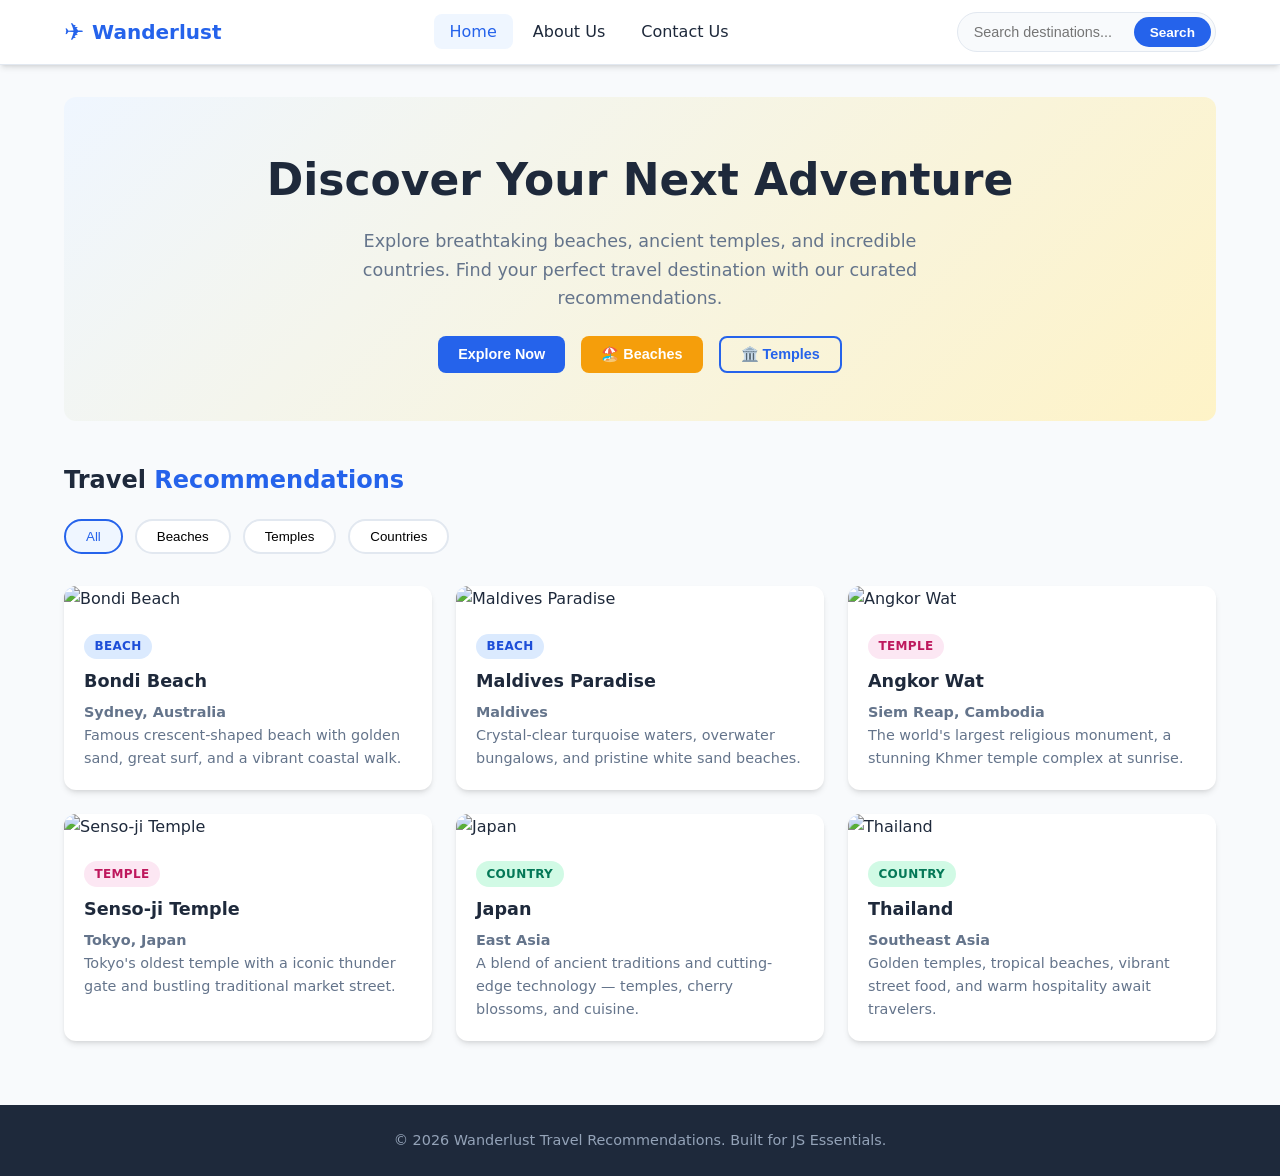
==== index.html @ bab7627c "Add travel recommendation web application Complete Wanderlust site with Home, About, Contact pages, " ====
<!DOCTYPE html>
<html lang="en">
  <head>
    <meta charset="UTF-8" />
    <meta name="viewport" content="width=device-width, initial-scale=1.0" />
    <title>Wanderlust — Travel Recommendations</title>
    <link rel="stylesheet" href="css/styles.css" />
  </head>
  <body>
    <nav class="navbar">
      <div class="nav-container">
        <a href="index.html" class="logo">
          <span class="logo-icon">✈️</span>
          Wanderlust
        </a>

        <ul class="nav-menu">
          <li><a href="index.html">Home</a></li>
          <li><a href="about.html">About Us</a></li>
          <li><a href="contact.html">Contact Us</a></li>
        </ul>

        <div class="nav-actions">
          <div class="search-box">
            <input
              type="text"
              id="search-input"
              placeholder="Search destinations..."
              aria-label="Search destinations"
            />
            <button class="btn btn-primary btn-search" id="search-btn">
              Search
            </button>
          </div>
        </div>
      </div>
    </nav>

    <main>
      <section class="hero">
        <h1>Discover Your Next Adventure</h1>
        <p>
          Explore breathtaking beaches, ancient temples, and incredible
          countries. Find your perfect travel destination with our curated
          recommendations.
        </p>
        <div class="hero-buttons">
          <button class="btn btn-primary" id="explore-btn">Explore Now</button>
          <button class="btn btn-accent" id="beach-btn">🏖️ Beaches</button>
          <button class="btn btn-outline" id="temple-btn">🏛️ Temples</button>
        </div>
      </section>

      <section id="recommendations">
        <h2 class="section-title">Travel <span>Recommendations</span></h2>

        <div class="category-filters">
          <button class="filter-btn active" data-category="all">All</button>
          <button class="filter-btn" data-category="beach">Beaches</button>
          <button class="filter-btn" data-category="temple">Temples</button>
          <button class="filter-btn" data-category="country">Countries</button>
        </div>

        <div class="results-grid" id="results"></div>
      </section>
    </main>

    <footer>
      <p>&copy; 2026 Wanderlust Travel Recommendations. Built for JS Essentials.</p>
    </footer>

    <script src="js/data.js"></script>
    <script src="js/main.js"></script>
  </body>
</html>
---- css/styles.css ----
*,
*::before,
*::after {
  box-sizing: border-box;
  margin: 0;
  padding: 0;
}

:root {
  --primary: #2563eb;
  --primary-dark: #1d4ed8;
  --accent: #f59e0b;
  --bg: #f8fafc;
  --surface: #ffffff;
  --text: #1e293b;
  --text-muted: #64748b;
  --border: #e2e8f0;
  --shadow: 0 4px 6px -1px rgb(0 0 0 / 0.1), 0 2px 4px -2px rgb(0 0 0 / 0.1);
  --radius: 12px;
}

body {
  font-family: "Segoe UI", system-ui, -apple-system, sans-serif;
  background: var(--bg);
  color: var(--text);
  line-height: 1.6;
  min-height: 100vh;
  display: flex;
  flex-direction: column;
}

/* Navigation */
.navbar {
  background: var(--surface);
  border-bottom: 1px solid var(--border);
  box-shadow: var(--shadow);
  position: sticky;
  top: 0;
  z-index: 100;
}

.nav-container {
  max-width: 1200px;
  margin: 0 auto;
  padding: 0 1.5rem;
  display: flex;
  align-items: center;
  justify-content: space-between;
  gap: 1rem;
  min-height: 64px;
  flex-wrap: wrap;
}

.logo {
  display: flex;
  align-items: center;
  gap: 0.5rem;
  text-decoration: none;
  color: var(--primary);
  font-weight: 700;
  font-size: 1.25rem;
}

.logo-icon {
  font-size: 1.5rem;
}

.nav-menu {
  display: flex;
  list-style: none;
  gap: 0.25rem;
}

.nav-menu a {
  text-decoration: none;
  color: var(--text);
  padding: 0.5rem 1rem;
  border-radius: 8px;
  font-weight: 500;
  transition: background 0.2s, color 0.2s;
}

.nav-menu a:hover,
.nav-menu a.active {
  background: #eff6ff;
  color: var(--primary);
}

.nav-actions {
  display: flex;
  align-items: center;
  gap: 0.75rem;
  flex-wrap: wrap;
}

.search-box {
  display: flex;
  align-items: center;
  background: var(--bg);
  border: 1px solid var(--border);
  border-radius: 999px;
  padding: 0.25rem 0.25rem 0.25rem 1rem;
  transition: border-color 0.2s, box-shadow 0.2s;
}

.search-box:focus-within {
  border-color: var(--primary);
  box-shadow: 0 0 0 3px rgb(37 99 235 / 0.15);
}

.search-box input {
  border: none;
  background: transparent;
  outline: none;
  font-size: 0.9rem;
  width: 160px;
  padding: 0.4rem 0;
}

.btn {
  display: inline-flex;
  align-items: center;
  justify-content: center;
  gap: 0.4rem;
  padding: 0.5rem 1.25rem;
  border: none;
  border-radius: 8px;
  font-size: 0.9rem;
  font-weight: 600;
  cursor: pointer;
  transition: background 0.2s, transform 0.15s, box-shadow 0.2s;
  text-decoration: none;
}

.btn:active {
  transform: scale(0.97);
}

.btn-primary {
  background: var(--primary);
  color: white;
}

.btn-primary:hover {
  background: var(--primary-dark);
}

.btn-accent {
  background: var(--accent);
  color: white;
}

.btn-accent:hover {
  background: #d97706;
}

.btn-outline {
  background: transparent;
  color: var(--primary);
  border: 2px solid var(--primary);
}

.btn-outline:hover {
  background: #eff6ff;
}

.btn-search {
  border-radius: 999px;
  padding: 0.45rem 1rem;
  font-size: 0.85rem;
}

/* Main content */
main {
  flex: 1;
  max-width: 1200px;
  margin: 0 auto;
  padding: 2rem 1.5rem;
  width: 100%;
}

.hero {
  text-align: center;
  padding: 3rem 1rem;
  background: linear-gradient(135deg, #eff6ff 0%, #fef3c7 100%);
  border-radius: var(--radius);
  margin-bottom: 2.5rem;
}

.hero h1 {
  font-size: clamp(1.75rem, 4vw, 2.75rem);
  margin-bottom: 0.75rem;
  color: var(--text);
}

.hero p {
  color: var(--text-muted);
  font-size: 1.1rem;
  max-width: 600px;
  margin: 0 auto 1.5rem;
}

.hero-buttons {
  display: flex;
  gap: 1rem;
  justify-content: center;
  flex-wrap: wrap;
}

.section-title {
  font-size: 1.5rem;
  margin-bottom: 1.25rem;
  color: var(--text);
}

.section-title span {
  color: var(--primary);
}

/* Category quick filters */
.category-filters {
  display: flex;
  gap: 0.75rem;
  flex-wrap: wrap;
  margin-bottom: 2rem;
}

.filter-btn {
  padding: 0.5rem 1.25rem;
  border: 2px solid var(--border);
  background: var(--surface);
  border-radius: 999px;
  cursor: pointer;
  font-weight: 500;
  transition: all 0.2s;
}

.filter-btn:hover,
.filter-btn.active {
  border-color: var(--primary);
  background: #eff6ff;
  color: var(--primary);
}

/* Results grid */
.results-grid {
  display: grid;
  grid-template-columns: repeat(auto-fill, minmax(280px, 1fr));
  gap: 1.5rem;
  margin-bottom: 2rem;
}

.card {
  background: var(--surface);
  border-radius: var(--radius);
  overflow: hidden;
  box-shadow: var(--shadow);
  transition: transform 0.2s, box-shadow 0.2s;
}

.card:hover {
  transform: translateY(-4px);
  box-shadow: 0 10px 25px -5px rgb(0 0 0 / 0.12);
}

.card-image {
  width: 100%;
  height: 180px;
  object-fit: cover;
}

.card-body {
  padding: 1.25rem;
}

.card-badge {
  display: inline-block;
  padding: 0.2rem 0.65rem;
  border-radius: 999px;
  font-size: 0.75rem;
  font-weight: 600;
  text-transform: uppercase;
  letter-spacing: 0.03em;
  margin-bottom: 0.5rem;
}

.badge-beach {
  background: #dbeafe;
  color: #1d4ed8;
}

.badge-temple {
  background: #fce7f3;
  color: #be185d;
}

.badge-country {
  background: #d1fae5;
  color: #047857;
}

.card h3 {
  font-size: 1.1rem;
  margin-bottom: 0.35rem;
}

.card p {
  color: var(--text-muted);
  font-size: 0.9rem;
}

.no-results {
  text-align: center;
  padding: 3rem;
  color: var(--text-muted);
  grid-column: 1 / -1;
}

.no-results-icon {
  font-size: 3rem;
  margin-bottom: 0.5rem;
}

/* About page */
.about-hero {
  text-align: center;
  margin-bottom: 2.5rem;
}

.about-hero h1 {
  font-size: 2rem;
  margin-bottom: 0.5rem;
}

.about-grid {
  display: grid;
  grid-template-columns: repeat(auto-fit, minmax(260px, 1fr));
  gap: 1.5rem;
  margin-bottom: 2.5rem;
}

.about-card {
  background: var(--surface);
  padding: 1.75rem;
  border-radius: var(--radius);
  box-shadow: var(--shadow);
  text-align: center;
}

.about-card .icon {
  font-size: 2.5rem;
  margin-bottom: 0.75rem;
}

.about-card h3 {
  margin-bottom: 0.5rem;
}

.about-card p {
  color: var(--text-muted);
  font-size: 0.95rem;
}

.team-section h2 {
  margin-bottom: 1.5rem;
  text-align: center;
}

.team-grid {
  display: grid;
  grid-template-columns: repeat(auto-fit, minmax(220px, 1fr));
  gap: 1.5rem;
}

.team-member {
  background: var(--surface);
  border-radius: var(--radius);
  padding: 1.5rem;
  text-align: center;
  box-shadow: var(--shadow);
}

.team-avatar {
  width: 80px;
  height: 80px;
  border-radius: 50%;
  background: linear-gradient(135deg, var(--primary), var(--accent));
  color: white;
  display: flex;
  align-items: center;
  justify-content: center;
  font-size: 1.75rem;
  font-weight: 700;
  margin: 0 auto 1rem;
}

.team-member h3 {
  margin-bottom: 0.25rem;
}

.team-member .role {
  color: var(--primary);
  font-size: 0.85rem;
  font-weight: 600;
  margin-bottom: 0.5rem;
}

.team-member p {
  color: var(--text-muted);
  font-size: 0.9rem;
}

/* Contact page */
.contact-container {
  display: grid;
  grid-template-columns: 1fr 1fr;
  gap: 2rem;
  align-items: start;
}

@media (max-width: 768px) {
  .contact-container {
    grid-template-columns: 1fr;
  }
}

.contact-info {
  background: linear-gradient(135deg, var(--primary), #7c3aed);
  color: white;
  padding: 2rem;
  border-radius: var(--radius);
}

.contact-info h2 {
  margin-bottom: 1rem;
}

.contact-info p {
  opacity: 0.9;
  margin-bottom: 1.5rem;
}

.contact-detail {
  display: flex;
  align-items: center;
  gap: 0.75rem;
  margin-bottom: 1rem;
}

.contact-form {
  background: var(--surface);
  padding: 2rem;
  border-radius: var(--radius);
  box-shadow: var(--shadow);
}

.contact-form h2 {
  margin-bottom: 1.5rem;
}

.form-group {
  margin-bottom: 1.25rem;
}

.form-group label {
  display: block;
  font-weight: 600;
  margin-bottom: 0.4rem;
  font-size: 0.9rem;
}

.form-group input,
.form-group textarea,
.form-group select {
  width: 100%;
  padding: 0.65rem 0.85rem;
  border: 1px solid var(--border);
  border-radius: 8px;
  font-size: 0.95rem;
  font-family: inherit;
  transition: border-color 0.2s, box-shadow 0.2s;
}

.form-group input:focus,
.form-group textarea:focus,
.form-group select:focus {
  outline: none;
  border-color: var(--primary);
  box-shadow: 0 0 0 3px rgb(37 99 235 / 0.15);
}

.form-group textarea {
  resize: vertical;
  min-height: 120px;
}

.form-success {
  display: none;
  background: #d1fae5;
  color: #047857;
  padding: 1rem;
  border-radius: 8px;
  margin-top: 1rem;
  text-align: center;
  font-weight: 500;
}

.form-success.show {
  display: block;
}

/* Footer */
footer {
  background: var(--text);
  color: #94a3b8;
  text-align: center;
  padding: 1.5rem;
  margin-top: auto;
  font-size: 0.9rem;
}

footer a {
  color: #60a5fa;
  text-decoration: none;
}

footer a:hover {
  text-decoration: underline;
}
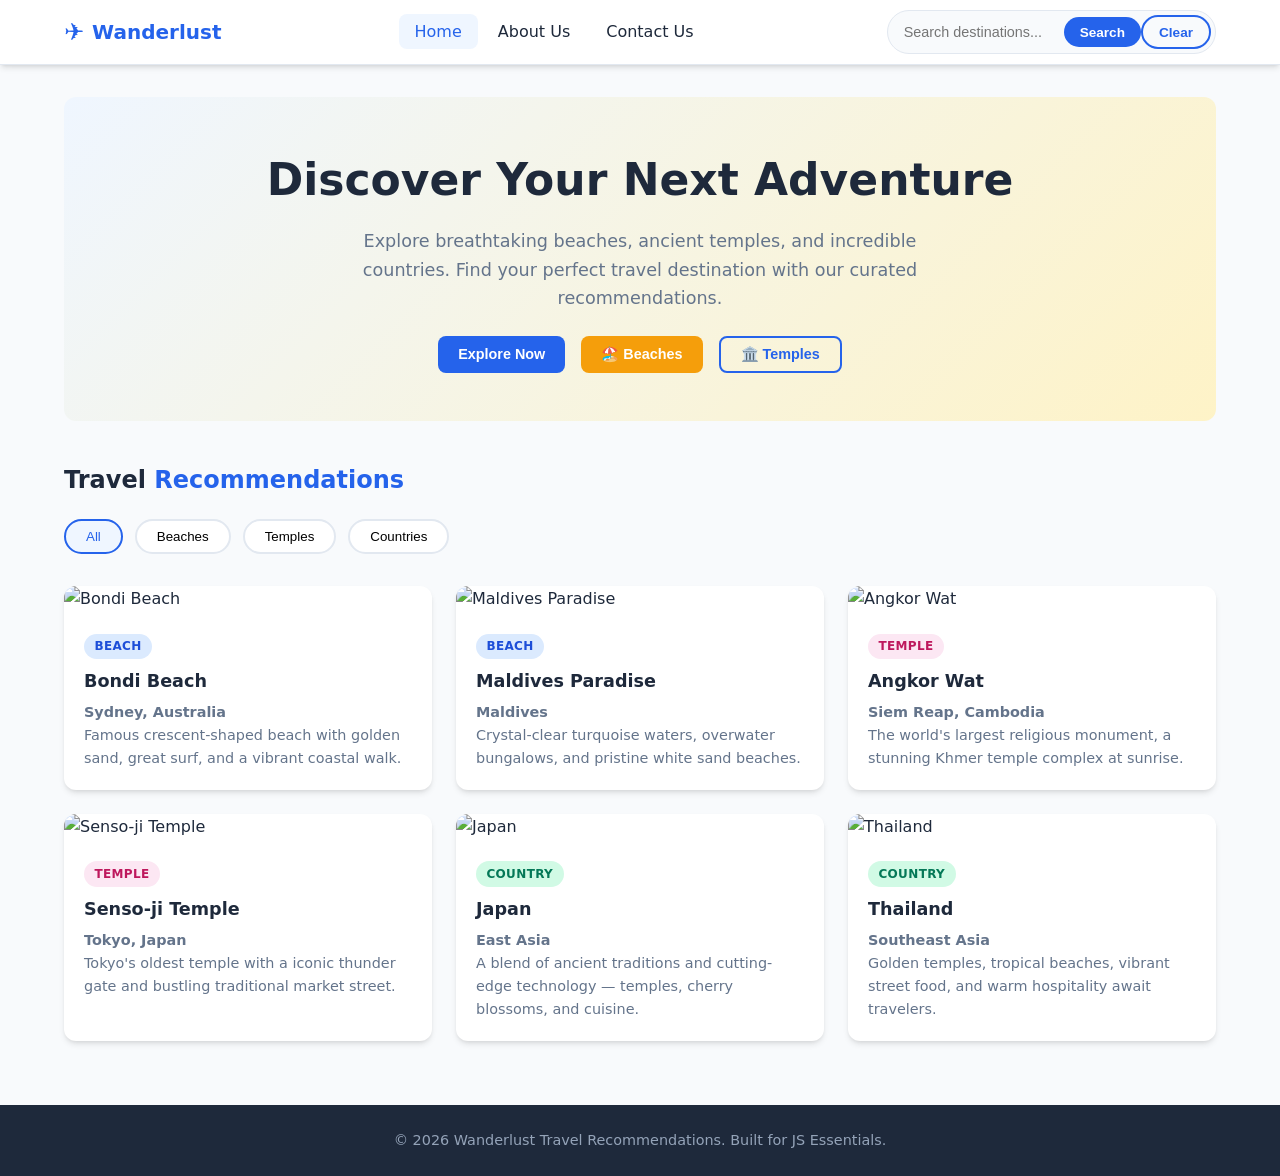
==== commit f5873519: "Add Clear button to navigation bar for assignment requirements Co-authored-by: Cursor <cursoragent@c" ====
--- a/index.html
+++ b/index.html
@@ -30,6 +30,9 @@
             />
             <button class="btn btn-primary btn-search" id="search-btn">
               Search
+            </button>
+            <button class="btn btn-outline btn-search" id="clear-btn">
+              Clear
             </button>
           </div>
         </div>
